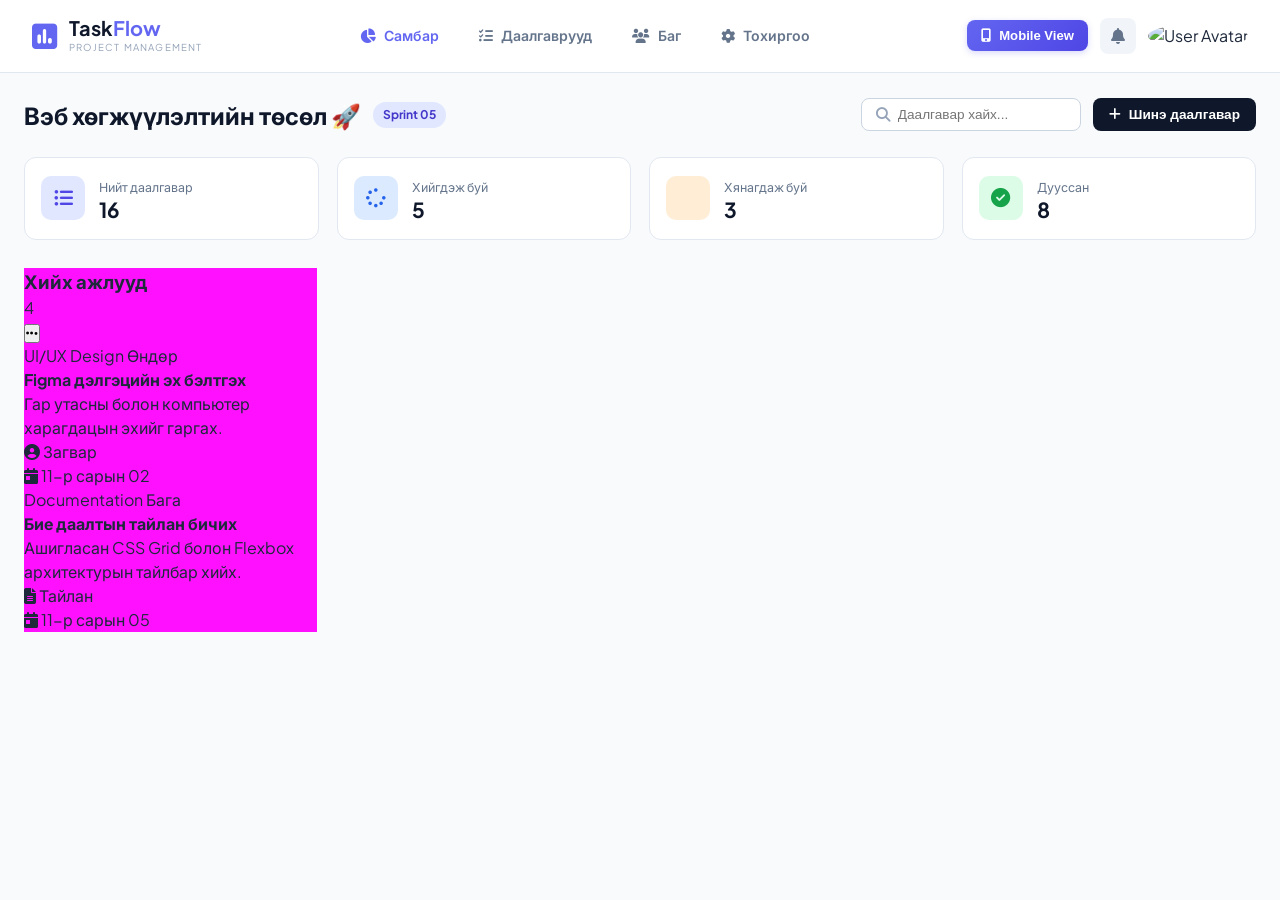
==== index.html @ 1410dbe3 "Add TaskFlow SaaS Kanban Board" ====
<!DOCTYPE html>
<html lang="mn">
<head>
  <meta charset="UTF-8">
  <meta name="viewport" content="width=device-width, initial-scale=1.0">
  <title>TaskFlow | Kanban Task Board</title>

  <!-- Font Awesome Icons -->
  <link rel="stylesheet" href="https://cdnjs.cloudflare.com/ajax/libs/font-awesome/6.4.0/css/all.min.css">

  <!-- Google Fonts -->
  <link rel="preconnect" href="https://fonts.googleapis.com">
  <link rel="preconnect" href="https://fonts.gstatic.com" crossorigin>
  <link href="https://fonts.googleapis.com/css2?family=Inter:wght@300;400;500;600;700&family=Plus+Jakarta+Sans:wght@500;600;700&display=swap" rel="stylesheet">

  <link rel="stylesheet" href="style.css">
</head>
<body>

  <!-- ================= HEADER ================= -->
  <header class="app-header">
    <div class="brand">
      <div class="brand-logo">
        <i class="fa-solid fa-square-poll-vertical"></i>
      </div>
      <div class="brand-info">
        <h2>Task<span>Flow</span></h2>
        <p>PROJECT MANAGEMENT</p>
      </div>
    </div>

    <!-- MAIN NAV (FLEXBOX) -->
    <nav class="main-nav" id="mainNav">
      <a href="#" class="nav-item active"><i class="fa-solid fa-chart-pie"></i> Самбар</a>
      <a href="#" class="nav-item"><i class="fa-solid fa-list-check"></i> Даалгаврууд</a>
      <a href="#" class="nav-item"><i class="fa-solid fa-users"></i> Баг</a>
      <a href="#" class="nav-item"><i class="fa-solid fa-gear"></i> Тохиргоо</a>
    </nav>

    <!-- HEADER ACTIONS (FLEXBOX) -->
    <div class="header-actions">
      <!-- Device View Toggle Button -->
      <button class="view-btn" id="viewToggleBtn">
        <i class="fa-solid fa-mobile-screen-button"></i>
        <span>Mobile View</span>
      </button>

      <button class="icon-btn"><i class="fa-solid fa-bell"></i></button>
      
      <div class="user-avatar">
        <img src="https://ui-avatars.com/api/?name=BY&background=6366f1&color=fff" alt="User Avatar">
      </div>

      <button class="mobile-menu-btn" id="menuToggle">
        <i class="fa-solid fa-bars"></i>
      </button>
    </div>
  </header>

  <!-- ================= DASHBOARD CONTAINER ================= -->
  <div class="dashboard-container">

    <!-- TOP CONTROL BAR (FLEXBOX) -->
    <div class="top-control">
      <div class="project-title">
        <h1>Вэб хөгжүүлэлтийн төсөл 🚀</h1>
        <span class="project-badge">Sprint 05</span>
      </div>
      
      <div class="control-tools">
        <div class="search-box">
          <i class="fa-solid fa-magnifying-glass"></i>
          <input type="text" placeholder="Даалгавар хайх...">
        </div>
        <button class="add-task-btn">
          <i class="fa-solid fa-plus"></i> Шинэ даалгавар
        </button>
      </div>
    </div>

    <!-- STATS OVERVIEW (GRID LAYOUT) -->
    <section class="stats-grid">
      <div class="stat-card">
        <div class="stat-icon purple"><i class="fa-solid fa-list-ul"></i></div>
        <div class="stat-details">
          <span>Нийт даалгавар</span>
          <h3>16</h3>
        </div>
      </div>
      <div class="stat-card">
        <div class="stat-icon blue"><i class="fa-solid fa-spinner"></i></div>
        <div class="stat-details">
          <span>Хийгдэж буй</span>
          <h3>5</h3>
        </div>
      </div>
      <div class="stat-card">
        <div class="stat-icon orange"><i class="fa-solid fa-clock-history"></i></div>
        <div class="stat-details">
          <span>Хянагдаж буй</span>
          <h3>3</h3>
        </div>
      </div>
      <div class="stat-card">
        <div class="stat-icon green"><i class="fa-solid fa-circle-check"></i></div>
        <div class="stat-details">
          <span>Дууссан</span>
          <h3>8</h3>
        </div>
      </div>
    </section>

    <!-- KANBAN BOARD (CSS GRID) -->
    <main class="kanban-board">

      <!-- COLUMN 1: TO DO -->
      <div class="kanban-column">
        <div class="column-header">
          <div class="column-title">
            <span class="dot todo-dot"></span>
            <h3>Хийх ажлууд</h3>
            <span class="count">4</span>
          </div>
          <button class="col-action-btn"><i class="fa-solid fa-ellipsis"></i></button>
        </div>

        <div class="task-list">
          <article class="task-card">
            <div class="task-tags">
              <span class="tag tag-design">UI/UX Design</span>
              <span class="priority priority-high">Өндөр</span>
            </div>
            <h4>Figma дэлгэцийн эх бэлтгэх</h4>
            <p>Гар утасны болон компьютер харагдацын эхийг гаргах.</p>
            <div class="task-footer">
              <div class="task-assignee">
                <i class="fa-solid fa-user-circle"></i> Загвар
              </div>
              <div class="task-deadline danger">
                <i class="fa-solid fa-calendar-day"></i> 11-р сарын 02
              </div>
            </div>
          </article>

          <article class="task-card">
            <div class="task-tags">
              <span class="tag tag-doc">Documentation</span>
              <span class="priority priority-low">Бага</span>
            </div>
            <h4>Бие даалтын тайлан бичих</h4>
            <p>Ашигласан CSS Grid болон Flexbox архитектурын тайлбар хийх.</p>
            <div class="task-footer">
              <div class="task-assignee">
                <i class="fa-solid fa-file-lines"></i> Тайлан
              </div>
              <div class="task-deadline">
                <i class="fa-solid fa-calendar-day"></i> 11-р сарын 05
              </div>
            </div>
          </article>
        </div>
      </div>

      <!-- COLUMN 2: IN PROGRESS -->
      <div class="kanban-column">
---- style.css ----
/* ================= GLOBAL STYLES ================= */
* {
  box-sizing: border-box;
  margin: 0;
  padding: 0;
}

body {
  font-family: 'Plus Jakarta Sans', 'Inter', sans-serif;
  background-color: #f8fafc;
  color: #1e293b;
  line-height: 1.5;
  overflow-x: hidden;
}

/* ================= HEADER (FLEXBOX) ================= */
.app-header {
  display: flex;
  justify-content: space-between;
  align-items: center;
  padding: 0.9rem 2rem;
  background-color: #ffffff;
  border-bottom: 1px solid #e2e8f0;
  position: sticky;
  top: 0;
  z-index: 100;
}

.brand {
  display: flex;
  align-items: center;
  gap: 12px;
}

.brand-logo {
  font-size: 1.8rem;
  color: #6366f1;
}

.brand-info h2 {
  font-size: 1.25rem;
  font-weight: 700;
  color: #0f172a;
  line-height: 1;
}

.brand-info h2 span {
  color: #6366f1;
}

.brand-info p {
  font-size: 0.6rem;
  color: #94a3b8;
  letter-spacing: 1.2px;
  margin-top: 2px;
}

.main-nav {
  display: flex;
  gap: 8px;
}

.nav-item {
  display: flex;
  align-items: center;
  gap: 8px;
  padding: 8px 16px;
  text-decoration: none;
  color: #64748b;
  font-weight: 600;
  font-size: 0.88rem;
  border-radius: 8px;
  transition: all 0.2s ease;
}

.nav-item:hover,
.nav-item.active {
  color: #6366f1;
  background-color: #eeef2f5;
}

.header-actions {
  display: flex;
  align-items: center;
  gap: 12px;
}

.view-btn {
  display: flex;
  align-items: center;
  gap: 8px;
  background: linear-gradient(135deg, #6366f1, #4f46e5);
  color: #ffffff;
  border: none;
  padding: 8px 14px;
  border-radius: 8px;
  font-weight: 600;
  font-size: 0.82rem;
  cursor: pointer;
  transition: all 0.3s ease;
  box-shadow: 0 2px 6px rgba(99, 102, 241, 0.25);
}

.view-btn:hover {
  transform: translateY(-1px);
  box-shadow: 0 4px 10px rgba(99, 102, 241, 0.35);
}

.icon-btn {
  background: #f1f5f9;
  border: none;
  width: 36px;
  height: 36px;
  border-radius: 8px;
  color: #64748b;
  cursor: pointer;
  display: flex;
  align-items: center;
  justify-content: center;
  font-size: 1rem;
}

.user-avatar img {
  width: 36px;
  height: 36px;
  border-radius: 50%;
  object-fit: cover;
}

.mobile-menu-btn {
  display: none;
  background: none;
  border: none;
  font-size: 1.3rem;
  color: #334155;
  cursor: pointer;
}

/* ================= CONTAINER & TOP CONTROL ================= */
.dashboard-container {
  max-width: 1380px;
  margin: 24px auto;
  padding: 0 24px;
}

.top-control {
  display: flex;
  justify-content: space-between;
  align-items: center;
  margin-bottom: 24px;
  flex-wrap: wrap;
  gap: 16px;
}

.project-title {
  display: flex;
  align-items: center;
  gap: 12px;
}

.project-title h1 {
  font-size: 1.5rem;
  color: #0f172a;
}

.project-badge {
  background-color: #e0e7ff;
  color: #4338ca;
  font-size: 0.75rem;
  font-weight: 700;
  padding: 4px 10px;
  border-radius: 20px;
}

.control-tools {
  display: flex;
  align-items: center;
  gap: 12px;
}

.search-box {
  display: flex;
  align-items: center;
  gap: 8px;
  background: #ffffff;
  border: 1px solid #cbd5e1;
  padding: 8px 14px;
  border-radius: 8px;
  width: 220px;
}

.search-box i {
  color: #94a3b8;
  font-size: 0.9rem;
}

.search-box input {
  border: none;
  outline: none;
  width: 100%;
  font-size: 0.85rem;
}

.add-task-btn {
  display: flex;
  align-items: center;
  gap: 8px;
  background-color: #0f172a;
  color: #ffffff;
  border: none;
  padding: 9px 16px;
  border-radius: 8px;
  font-weight: 600;
  font-size: 0.85rem;
  cursor: pointer;
}

/* ================= STATS OVERVIEW (CSS GRID) ================= */
.stats-grid {
  display: grid;
  grid-template-columns: repeat(4, 1fr);
  gap: 18px;
  margin-bottom: 28px;
}

.stat-card {
  background-color: #ffffff;
  padding: 16px;
  border-radius: 12px;
  border: 1px solid #e2e8f0;
  display: flex;
  align-items: center;
  gap: 14px;
}

.stat-icon {
  width: 44px;
  height: 44px;
  border-radius: 10px;
  display: flex;
  align-items: center;
  justify-content: center;
  font-size: 1.2rem;
}

.stat-icon.purple { background: #e0e7ff; color: #4f46e5; }
.stat-icon.blue { background: #dbeafe; color: #2563eb; }
.stat-icon.orange { background: #ffedd5; color: #ea580c; }
.stat-icon.green { background: #dcfce7; color: #16a34a; }

.stat-details span {
  font-size: 0.78rem;
  color: #64748b;
}

.stat-details h3 {
  font-size: 1.3rem;
  color: #0f172a;
  line-height: 1.2;
}

/* ================= KANBAN BOARD (CSS GRID) ================= */
.kanban-board {
  display: grid;
  grid-template-columns: repeat(4, 1fr);
  gap: 20px;
  align-items: start;
}

.kanban-column {
  background-color: #f1f
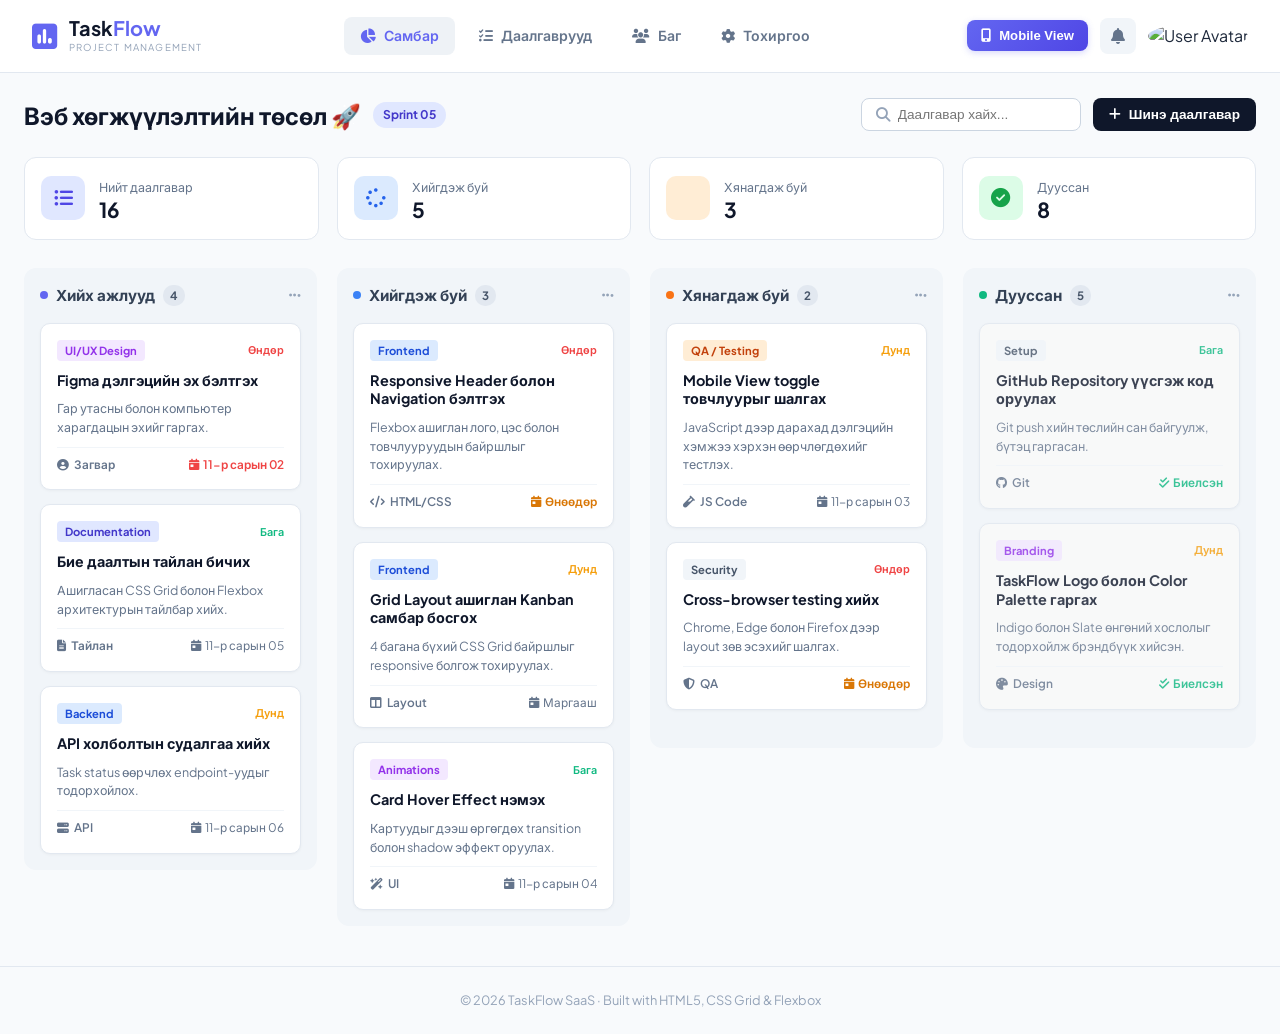
==== commit 74e11e81: "Update TaskFlow with more tasks and fix css bug" ====
--- a/index.html
+++ b/index.html
@@ -1,3 +1,4 @@
+
 <!DOCTYPE html>
 <html lang="mn">
 <head>
@@ -158,8 +159,218 @@
               </div>
             </div>
           </article>
+
+          <article class="task-card">
+            <div class="task-tags">
+              <span class="tag tag-dev">Backend</span>
+              <span class="priority priority-medium">Дунд</span>
+            </div>
+            <h4>API холболтын судалгаа хийх</h4>
+            <p>Task status өөрчлөх endpoint-уудыг тодорхойлох.</p>
+            <div class="task-footer">
+              <div class="task-assignee">
+                <i class="fa-solid fa-server"></i> API
+              </div>
+              <div class="task-deadline">
+                <i class="fa-solid fa-calendar-day"></i> 11-р сарын 06
+              </div>
+            </div>
+          </article>
         </div>
       </div>
 
       <!-- COLUMN 2: IN PROGRESS -->
-      <div class="kanban-column">+      <div class="kanban-column">
+        <div class="column-header">
+          <div class="column-title">
+            <span class="dot progress-dot"></span>
+            <h3>Хийгдэж буй</h3>
+            <span class="count">3</span>
+          </div>
+          <button class="col-action-btn"><i class="fa-solid fa-ellipsis"></i></button>
+        </div>
+
+        <div class="task-list">
+          <article class="task-card">
+            <div class="task-tags">
+              <span class="tag tag-dev">Frontend</span>
+              <span class="priority priority-high">Өндөр</span>
+            </div>
+            <h4>Responsive Header болон Navigation бэлтгэх</h4>
+            <p>Flexbox ашиглан лого, цэс болон товчлууруудын байршлыг тохируулах.</p>
+            <div class="task-footer">
+              <div class="task-assignee">
+                <i class="fa-solid fa-code"></i> HTML/CSS
+              </div>
+              <div class="task-deadline warning">
+                <i class="fa-solid fa-calendar-day"></i> Өнөөдөр
+              </div>
+            </div>
+          </article>
+
+          <article class="task-card">
+            <div class="task-tags">
+              <span class="tag tag-dev">Frontend</span>
+              <span class="priority priority-medium">Дунд</span>
+            </div>
+            <h4>Grid Layout ашиглан Kanban самбар босгох</h4>
+            <p>4 багана бүхий CSS Grid байршлыг responsive болгож тохируулах.</p>
+            <div class="task-footer">
+              <div class="task-assignee">
+                <i class="fa-solid fa-table-columns"></i> Layout
+              </div>
+              <div class="task-deadline">
+                <i class="fa-solid fa-calendar-day"></i> Маргааш
+              </div>
+            </div>
+          </article>
+
+          <article class="task-card">
+            <div class="task-tags">
+              <span class="tag tag-design">Animations</span>
+              <span class="priority priority-low">Бага</span>
+            </div>
+            <h4>Card Hover Effect нэмэх</h4>
+            <p>Картуудыг дээш өргөгдөх transition болон shadow эффект оруулах.</p>
+            <div class="task-footer">
+              <div class="task-assignee">
+                <i class="fa-solid fa-wand-magic-sparkles"></i> UI
+              </div>
+              <div class="task-deadline">
+                <i class="fa-solid fa-calendar-day"></i> 11-р сарын 04
+              </div>
+            </div>
+          </article>
+        </div>
+      </div>
+
+      <!-- COLUMN 3: IN REVIEW -->
+      <div class="kanban-column">
+        <div class="column-header">
+          <div class="column-title">
+            <span class="dot review-dot"></span>
+            <h3>Хянагдаж буй</h3>
+            <span class="count">2</span>
+          </div>
+          <button class="col-action-btn"><i class="fa-solid fa-ellipsis"></i></button>
+        </div>
+
+        <div class="task-list">
+          <article class="task-card">
+            <div class="task-tags">
+              <span class="tag tag-test">QA / Testing</span>
+              <span class="priority priority-medium">Дунд</span>
+            </div>
+            <h4>Mobile View toggle товчлуурыг шалгах</h4>
+            <p>JavaScript дээр дарахад дэлгэцийн хэмжээ хэрхэн өөрчлөгдөхийг тестлэх.</p>
+            <div class="task-footer">
+              <div class="task-assignee">
+                <i class="fa-solid fa-vial"></i> JS Code
+              </div>
+              <div class="task-deadline">
+                <i class="fa-solid fa-calendar-day"></i> 11-р сарын 03
+              </div>
+            </div>
+          </article>
+
+          <article class="task-card">
+            <div class="task-tags">
+              <span class="tag tag-sys">Security</span>
+              <span class="priority priority-high">Өндөр</span>
+            </div>
+            <h4>Cross-browser testing хийх</h4>
+            <p>Chrome, Edge болон Firefox дээр layout зөв эсэхийг шалгах.</p>
+            <div class="task-footer">
+              <div class="task-assignee">
+                <i class="fa-solid fa-shield-halved"></i> QA
+              </div>
+              <div class="task-deadline warning">
+                <i class="fa-solid fa-calendar-day"></i> Өнөөдөр
+              </div>
+            </div>
+          </article>
+        </div>
+      </div>
+
+      <!-- COLUMN 4: DONE -->
+      <div class="kanban-column">
+        <div class="column-header">
+          <div class="column-title">
+            <span class="dot done-dot"></span>
+            <h3>Дууссан</h3>
+            <span class="count">5</span>
+          </div>
+          <button class="col-action-btn"><i class="fa-solid fa-ellipsis"></i></button>
+        </div>
+
+        <div class="task-list">
+          <article class="task-card completed">
+            <div class="task-tags">
+              <span class="tag tag-sys">Setup</span>
+              <span class="priority priority-low">Бага</span>
+            </div>
+            <h4>GitHub Repository үүсгэж код оруулах</h4>
+            <p>Git push хийн төслийн сан байгуулж, бүтэц гаргасан.</p>
+            <div class="task-footer">
+              <div class="task-assignee">
+                <i class="fa-brands fa-github"></i> Git
+              </div>
+              <div class="task-deadline green-text">
+                <i class="fa-solid fa-check-double"></i> Биелсэн
+              </div>
+            </div>
+          </article>
+
+          <article class="task-card completed">
+            <div class="task-tags">
+              <span class="tag tag-design">Branding</span>
+              <span class="priority priority-medium">Дунд</span>
+            </div>
+            <h4>TaskFlow Logo болон Color Palette гаргах</h4>
+            <p>Indigo болон Slate өнгөний хослолыг тодорхойлж брэндбүүк хийсэн.</p>
+            <div class="task-footer">
+              <div class="task-assignee">
+                <i class="fa-solid fa-palette"></i> Design
+              </div>
+              <div class="task-deadline green-text">
+                <i class="fa-solid fa-check-double"></i> Биелсэн
+              </div>
+            </div>
+          </article>
+        </div>
+      </div>
+
+    </main>
+  </div>
+
+  <!-- FOOTER -->
+  <footer class="app-footer">
+    <p>© 2026 TaskFlow SaaS · Built with HTML5, CSS Grid & Flexbox</p>
+  </footer>
+
+  <!-- JAVASCRIPT FOR INTERACTIVITY -->
+  <script>
+    const menuToggle = document.getElementById('menuToggle');
+    const mainNav = document.getElementById('mainNav');
+    const viewToggleBtn = document.getElementById('viewToggleBtn');
+
+    // Navigation toggle for Mobile
+    menuToggle.addEventListener('click', () => {
+      mainNav.classList.toggle('active');
+    });
+
+    // Device View Toggle (Forced Mobile View)
+    viewToggleBtn.addEventListener('click', () => {
+      document.body.classList.toggle('force-mobile-view');
+      
+      if (document.body.classList.contains('force-mobile-view')) {
+        viewToggleBtn.innerHTML = '<i class="fa-solid fa-desktop"></i><span>Desktop View</span>';
+        viewToggleBtn.style.background = 'linear-gradient(135deg, #10b981, #059669)';
+      } else {
+        viewToggleBtn.innerHTML = '<i class="fa-solid fa-mobile-screen-button"></i><span>Mobile View</span>';
+        viewToggleBtn.style.background = 'linear-gradient(135deg, #6366f1, #4f46e5)';
+      }
+    });
+  </script>
+</body>
+</html>
--- a/style.css
+++ b/style.css
@@ -1,3 +1,4 @@
+
 /* ================= GLOBAL STYLES ================= */
 * {
   box-sizing: border-box;
@@ -76,7 +77,7 @@
 .nav-item:hover,
 .nav-item.active {
   color: #6366f1;
-  background-color: #eeef2f5;
+  background-color: #eef2f6;
 }
 
 .header-actions {
@@ -268,4 +269,230 @@
 }
 
 .kanban-column {
-  background-color: #f1f+  background-color: #f1f5f9;
+  border-radius: 12px;
+  padding: 16px;
+  min-height: 480px;
+}
+
+.column-header {
+  display: flex;
+  justify-content: space-between;
+  align-items: center;
+  margin-bottom: 16px;
+}
+
+.column-title {
+  display: flex;
+  align-items: center;
+  gap: 8px;
+}
+
+.column-title h3 {
+  font-size: 0.95rem;
+  color: #334155;
+  font-weight: 700;
+}
+
+.dot {
+  width: 8px;
+  height: 8px;
+  border-radius: 50%;
+}
+.todo-dot { background-color: #6366f1; }
+.progress-dot { background-color: #3b82f6; }
+.review-dot { background-color: #f97316; }
+.done-dot { background-color: #10b981; }
+
+.count {
+  background: #e2e8f0;
+  color: #475569;
+  font-size: 0.72rem;
+  font-weight: 700;
+  padding: 2px 7px;
+  border-radius: 10px;
+}
+
+.col-action-btn {
+  background: none;
+  border: none;
+  color: #94a3b8;
+  cursor: pointer;
+}
+
+.task-list {
+  display: flex;
+  flex-direction: column;
+  gap: 14px;
+}
+
+/* TASK CARD (FLEXBOX INSIDE) */
+.task-card {
+  background-color: #ffffff;
+  padding: 16px;
+  border-radius: 10px;
+  box-shadow: 0 1px 3px rgba(0, 0, 0, 0.04);
+  border: 1px solid #e2e8f0;
+  display: flex;
+  flex-direction: column;
+  gap: 10px;
+  transition: transform 0.2s ease, box-shadow 0.2s ease;
+}
+
+.task-card:hover {
+  transform: translateY(-2px);
+  box-shadow: 0 4px 12px rgba(0, 0, 0, 0.06);
+}
+
+.task-card.completed {
+  opacity: 0.8;
+  background-color: #fafafa;
+}
+
+.task-tags {
+  display: flex;
+  justify-content: space-between;
+  align-items: center;
+}
+
+.tag {
+  font-size: 0.7rem;
+  font-weight: 700;
+  padding: 2px 8px;
+  border-radius: 4px;
+}
+
+.tag-design { background: #f3e8ff; color: #9333ea; }
+.tag-dev { background: #dbeafe; color: #1d4ed8; }
+.tag-doc { background: #e0e7ff; color: #4338ca; }
+.tag-test { background: #ffedd5; color: #c2410c; }
+.tag-sys { background: #f1f5f9; color: #475569; }
+
+.priority {
+  font-size: 0.68rem;
+  font-weight: 600;
+}
+.priority-high { color: #ef4444; }
+.priority-medium { color: #f59e0b; }
+.priority-low { color: #10b981; }
+
+.task-card h4 {
+  font-size: 0.9rem;
+  color: #0f172a;
+  line-height: 1.3;
+}
+
+.task-card p {
+  font-size: 0.78rem;
+  color: #64748b;
+}
+
+.task-footer {
+  display: flex;
+  justify-content: space-between;
+  align-items: center;
+  padding-top: 8px;
+  border-top: 1px solid #f1f5f9;
+  font-size: 0.74rem;
+  color: #64748b;
+}
+
+.task-assignee {
+  display: flex;
+  align-items: center;
+  gap: 5px;
+  font-weight: 600;
+}
+
+.task-deadline {
+  display: flex;
+  align-items: center;
+  gap: 4px;
+}
+.task-deadline.danger { color: #ef4444; font-weight: 600; }
+.task-deadline.warning { color: #d97706; font-weight: 600; }
+.green-text { color: #10b981; font-weight: 600; }
+
+/* ================= FOOTER ================= */
+.app-footer {
+  text-align: center;
+  padding: 24px;
+  color: #94a3b8;
+  font-size: 0.8rem;
+  border-top: 1px solid #e2e8f0;
+  margin-top: 40px;
+}
+
+/* ================= FORCED MOBILE VIEW (TOGGLE BUTTON) ================= */
+body.force-mobile-view .dashboard-container {
+  max-width: 440px !important;
+  margin: 10px auto !important;
+  padding: 0 12px !important;
+}
+
+body.force-mobile-view .stats-grid {
+  grid-template-columns: repeat(2, 1fr) !important;
+  gap: 10px !important;
+}
+
+body.force-mobile-view .kanban-board {
+  grid-template-columns: 1fr !important;
+  gap: 16px !important;
+}
+
+body.force-mobile-view .top-control {
+  flex-direction: column !important;
+  align-items: flex-start !important;
+}
+
+body.force-mobile-view .control-tools {
+  width: 100% !important;
+  justify-content: space-between !important;
+}
+
+/* ================= MEDIA QUERIES (RESPONSIVE) ================= */
+@media (max-width: 1024px) {
+  .kanban-board {
+    grid-template-columns: repeat(2, 1fr);
+  }
+  
+  .stats-grid {
+    grid-template-columns: repeat(2, 1fr);
+  }
+}
+
+@media (max-width: 768px) {
+  .mobile-menu-btn {
+    display: block;
+  }
+
+  .main-nav {
+    position: absolute;
+    top: 100%;
+    left: 0;
+    width: 100%;
+    background-color: #ffffff;
+    flex-direction: column;
+    padding: 16px;
+    box-shadow: 0 4px 10px rgba(0, 0, 0, 0.08);
+    display: none;
+  }
+
+  .main-nav.active {
+    display: flex;
+  }
+
+  .kanban-board {
+    grid-template-columns: 1fr;
+  }
+
+  .stats-grid {
+    grid-template-columns: repeat(2, 1fr);
+  }
+}
+
+@media (max-width: 480px) {
+  .stats-grid {
+    grid-template-columns: 1fr;
+  }
+}
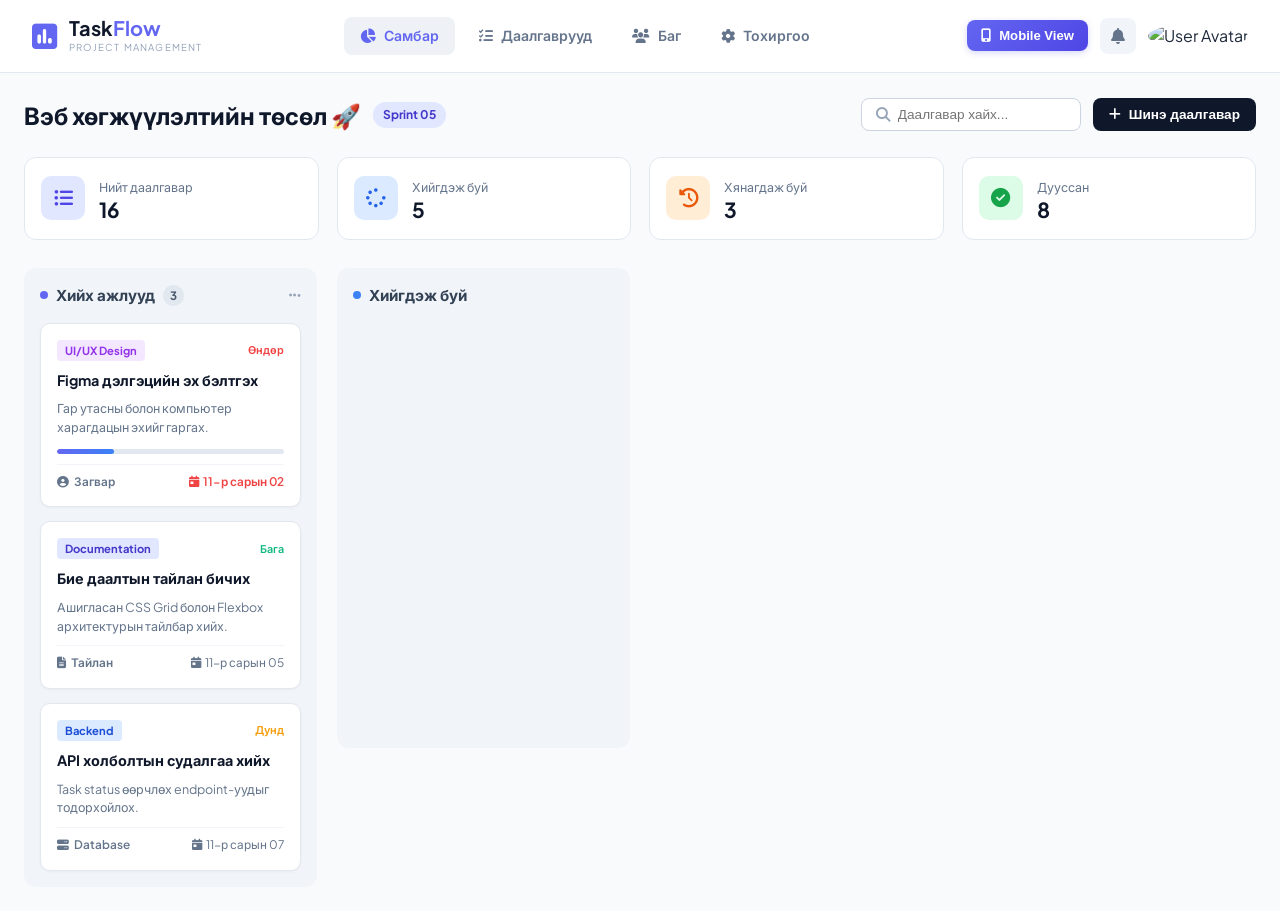
==== commit cb64a3dc: "Fix pink background bug and enrich tasks with progress bar" ====
--- a/index.html
+++ b/index.html
@@ -30,7 +30,7 @@
       </div>
     </div>
 
-    <!-- MAIN NAV (FLEXBOX) -->
+    <!-- MAIN NAV -->
     <nav class="main-nav" id="mainNav">
       <a href="#" class="nav-item active"><i class="fa-solid fa-chart-pie"></i> Самбар</a>
       <a href="#" class="nav-item"><i class="fa-solid fa-list-check"></i> Даалгаврууд</a>
@@ -38,9 +38,8 @@
       <a href="#" class="nav-item"><i class="fa-solid fa-gear"></i> Тохиргоо</a>
     </nav>
 
-    <!-- HEADER ACTIONS (FLEXBOX) -->
+    <!-- HEADER ACTIONS -->
     <div class="header-actions">
-      <!-- Device View Toggle Button -->
       <button class="view-btn" id="viewToggleBtn">
         <i class="fa-solid fa-mobile-screen-button"></i>
         <span>Mobile View</span>
@@ -61,7 +60,7 @@
   <!-- ================= DASHBOARD CONTAINER ================= -->
   <div class="dashboard-container">
 
-    <!-- TOP CONTROL BAR (FLEXBOX) -->
+    <!-- TOP CONTROL BAR -->
     <div class="top-control">
       <div class="project-title">
         <h1>Вэб хөгжүүлэлтийн төсөл 🚀</h1>
@@ -79,7 +78,7 @@
       </div>
     </div>
 
-    <!-- STATS OVERVIEW (GRID LAYOUT) -->
+    <!-- STATS OVERVIEW (CSS GRID) -->
     <section class="stats-grid">
       <div class="stat-card">
         <div class="stat-icon purple"><i class="fa-solid fa-list-ul"></i></div>
@@ -96,7 +95,7 @@
         </div>
       </div>
       <div class="stat-card">
-        <div class="stat-icon orange"><i class="fa-solid fa-clock-history"></i></div>
+        <div class="stat-icon orange"><i class="fa-solid fa-clock-rotate-left"></i></div>
         <div class="stat-details">
           <span>Хянагдаж буй</span>
           <h3>3</h3>
@@ -120,7 +119,7 @@
           <div class="column-title">
             <span class="dot todo-dot"></span>
             <h3>Хийх ажлууд</h3>
-            <span class="count">4</span>
+            <span class="count">3</span>
           </div>
           <button class="col-action-btn"><i class="fa-solid fa-ellipsis"></i></button>
         </div>
@@ -133,6 +132,9 @@
             </div>
             <h4>Figma дэлгэцийн эх бэлтгэх</h4>
             <p>Гар утасны болон компьютер харагдацын эхийг гаргах.</p>
+            <div class="progress-bar-container">
+              <div class="progress-bar" style="width: 25%;"></div>
+            </div>
             <div class="task-footer">
               <div class="task-assignee">
                 <i class="fa-solid fa-user-circle"></i> Загвар
@@ -169,10 +171,10 @@
             <p>Task status өөрчлөх endpoint-уудыг тодорхойлох.</p>
             <div class="task-footer">
               <div class="task-assignee">
-                <i class="fa-solid fa-server"></i> API
+                <i class="fa-solid fa-server"></i> Database
               </div>
               <div class="task-deadline">
-                <i class="fa-solid fa-calendar-day"></i> 11-р сарын 06
+                <i class="fa-solid fa-calendar-day"></i> 11-р сарын 07
               </div>
             </div>
           </article>
@@ -184,193 +186,4 @@
         <div class="column-header">
           <div class="column-title">
             <span class="dot progress-dot"></span>
-            <h3>Хийгдэж буй</h3>
-            <span class="count">3</span>
-          </div>
-          <button class="col-action-btn"><i class="fa-solid fa-ellipsis"></i></button>
-        </div>
-
-        <div class="task-list">
-          <article class="task-card">
-            <div class="task-tags">
-              <span class="tag tag-dev">Frontend</span>
-              <span class="priority priority-high">Өндөр</span>
-            </div>
-            <h4>Responsive Header болон Navigation бэлтгэх</h4>
-            <p>Flexbox ашиглан лого, цэс болон товчлууруудын байршлыг тохируулах.</p>
-            <div class="task-footer">
-              <div class="task-assignee">
-                <i class="fa-solid fa-code"></i> HTML/CSS
-              </div>
-              <div class="task-deadline warning">
-                <i class="fa-solid fa-calendar-day"></i> Өнөөдөр
-              </div>
-            </div>
-          </article>
-
-          <article class="task-card">
-            <div class="task-tags">
-              <span class="tag tag-dev">Frontend</span>
-              <span class="priority priority-medium">Дунд</span>
-            </div>
-            <h4>Grid Layout ашиглан Kanban самбар босгох</h4>
-            <p>4 багана бүхий CSS Grid байршлыг responsive болгож тохируулах.</p>
-            <div class="task-footer">
-              <div class="task-assignee">
-                <i class="fa-solid fa-table-columns"></i> Layout
-              </div>
-              <div class="task-deadline">
-                <i class="fa-solid fa-calendar-day"></i> Маргааш
-              </div>
-            </div>
-          </article>
-
-          <article class="task-card">
-            <div class="task-tags">
-              <span class="tag tag-design">Animations</span>
-              <span class="priority priority-low">Бага</span>
-            </div>
-            <h4>Card Hover Effect нэмэх</h4>
-            <p>Картуудыг дээш өргөгдөх transition болон shadow эффект оруулах.</p>
-            <div class="task-footer">
-              <div class="task-assignee">
-                <i class="fa-solid fa-wand-magic-sparkles"></i> UI
-              </div>
-              <div class="task-deadline">
-                <i class="fa-solid fa-calendar-day"></i> 11-р сарын 04
-              </div>
-            </div>
-          </article>
-        </div>
-      </div>
-
-      <!-- COLUMN 3: IN REVIEW -->
-      <div class="kanban-column">
-        <div class="column-header">
-          <div class="column-title">
-            <span class="dot review-dot"></span>
-            <h3>Хянагдаж буй</h3>
-            <span class="count">2</span>
-          </div>
-          <button class="col-action-btn"><i class="fa-solid fa-ellipsis"></i></button>
-        </div>
-
-        <div class="task-list">
-          <article class="task-card">
-            <div class="task-tags">
-              <span class="tag tag-test">QA / Testing</span>
-              <span class="priority priority-medium">Дунд</span>
-            </div>
-            <h4>Mobile View toggle товчлуурыг шалгах</h4>
-            <p>JavaScript дээр дарахад дэлгэцийн хэмжээ хэрхэн өөрчлөгдөхийг тестлэх.</p>
-            <div class="task-footer">
-              <div class="task-assignee">
-                <i class="fa-solid fa-vial"></i> JS Code
-              </div>
-              <div class="task-deadline">
-                <i class="fa-solid fa-calendar-day"></i> 11-р сарын 03
-              </div>
-            </div>
-          </article>
-
-          <article class="task-card">
-            <div class="task-tags">
-              <span class="tag tag-sys">Security</span>
-              <span class="priority priority-high">Өндөр</span>
-            </div>
-            <h4>Cross-browser testing хийх</h4>
-            <p>Chrome, Edge болон Firefox дээр layout зөв эсэхийг шалгах.</p>
-            <div class="task-footer">
-              <div class="task-assignee">
-                <i class="fa-solid fa-shield-halved"></i> QA
-              </div>
-              <div class="task-deadline warning">
-                <i class="fa-solid fa-calendar-day"></i> Өнөөдөр
-              </div>
-            </div>
-          </article>
-        </div>
-      </div>
-
-      <!-- COLUMN 4: DONE -->
-      <div class="kanban-column">
-        <div class="column-header">
-          <div class="column-title">
-            <span class="dot done-dot"></span>
-            <h3>Дууссан</h3>
-            <span class="count">5</span>
-          </div>
-          <button class="col-action-btn"><i class="fa-solid fa-ellipsis"></i></button>
-        </div>
-
-        <div class="task-list">
-          <article class="task-card completed">
-            <div class="task-tags">
-              <span class="tag tag-sys">Setup</span>
-              <span class="priority priority-low">Бага</span>
-            </div>
-            <h4>GitHub Repository үүсгэж код оруулах</h4>
-            <p>Git push хийн төслийн сан байгуулж, бүтэц гаргасан.</p>
-            <div class="task-footer">
-              <div class="task-assignee">
-                <i class="fa-brands fa-github"></i> Git
-              </div>
-              <div class="task-deadline green-text">
-                <i class="fa-solid fa-check-double"></i> Биелсэн
-              </div>
-            </div>
-          </article>
-
-          <article class="task-card completed">
-            <div class="task-tags">
-              <span class="tag tag-design">Branding</span>
-              <span class="priority priority-medium">Дунд</span>
-            </div>
-            <h4>TaskFlow Logo болон Color Palette гаргах</h4>
-            <p>Indigo болон Slate өнгөний хослолыг тодорхойлж брэндбүүк хийсэн.</p>
-            <div class="task-footer">
-              <div class="task-assignee">
-                <i class="fa-solid fa-palette"></i> Design
-              </div>
-              <div class="task-deadline green-text">
-                <i class="fa-solid fa-check-double"></i> Биелсэн
-              </div>
-            </div>
-          </article>
-        </div>
-      </div>
-
-    </main>
-  </div>
-
-  <!-- FOOTER -->
-  <footer class="app-footer">
-    <p>© 2026 TaskFlow SaaS · Built with HTML5, CSS Grid & Flexbox</p>
-  </footer>
-
-  <!-- JAVASCRIPT FOR INTERACTIVITY -->
-  <script>
-    const menuToggle = document.getElementById('menuToggle');
-    const mainNav = document.getElementById('mainNav');
-    const viewToggleBtn = document.getElementById('viewToggleBtn');
-
-    // Navigation toggle for Mobile
-    menuToggle.addEventListener('click', () => {
-      mainNav.classList.toggle('active');
-    });
-
-    // Device View Toggle (Forced Mobile View)
-    viewToggleBtn.addEventListener('click', () => {
-      document.body.classList.toggle('force-mobile-view');
-      
-      if (document.body.classList.contains('force-mobile-view')) {
-        viewToggleBtn.innerHTML = '<i class="fa-solid fa-desktop"></i><span>Desktop View</span>';
-        viewToggleBtn.style.background = 'linear-gradient(135deg, #10b981, #059669)';
-      } else {
-        viewToggleBtn.innerHTML = '<i class="fa-solid fa-mobile-screen-button"></i><span>Mobile View</span>';
-        viewToggleBtn.style.background = 'linear-gradient(135deg, #6366f1, #4f46e5)';
-      }
-    });
-  </script>
-</body>
-</html>+            <h3>Хийгдэж буй</h3>
--- a/style.css
+++ b/style.css
@@ -387,6 +387,22 @@
   color: #64748b;
 }
 
+/* PROGRESS BAR */
+.progress-bar-container {
+  width: 100%;
+  height: 5px;
+  background-color: #e2e8f0;
+  border-radius: 4px;
+  overflow: hidden;
+  margin-top: 2px;
+}
+
+.progress-bar {
+  height: 100%;
+  background: linear-gradient(90deg, #6366f1, #3b82f6);
+  border-radius: 4px;
+}
+
 .task-footer {
   display: flex;
   justify-content: space-between;
@@ -423,7 +439,7 @@
   margin-top: 40px;
 }
 
-/* ================= FORCED MOBILE VIEW (TOGGLE BUTTON) ================= */
+/* ================= FORCED MOBILE VIEW ================= */
 body.force-mobile-view .dashboard-container {
   max-width: 440px !important;
   margin: 10px auto !important;
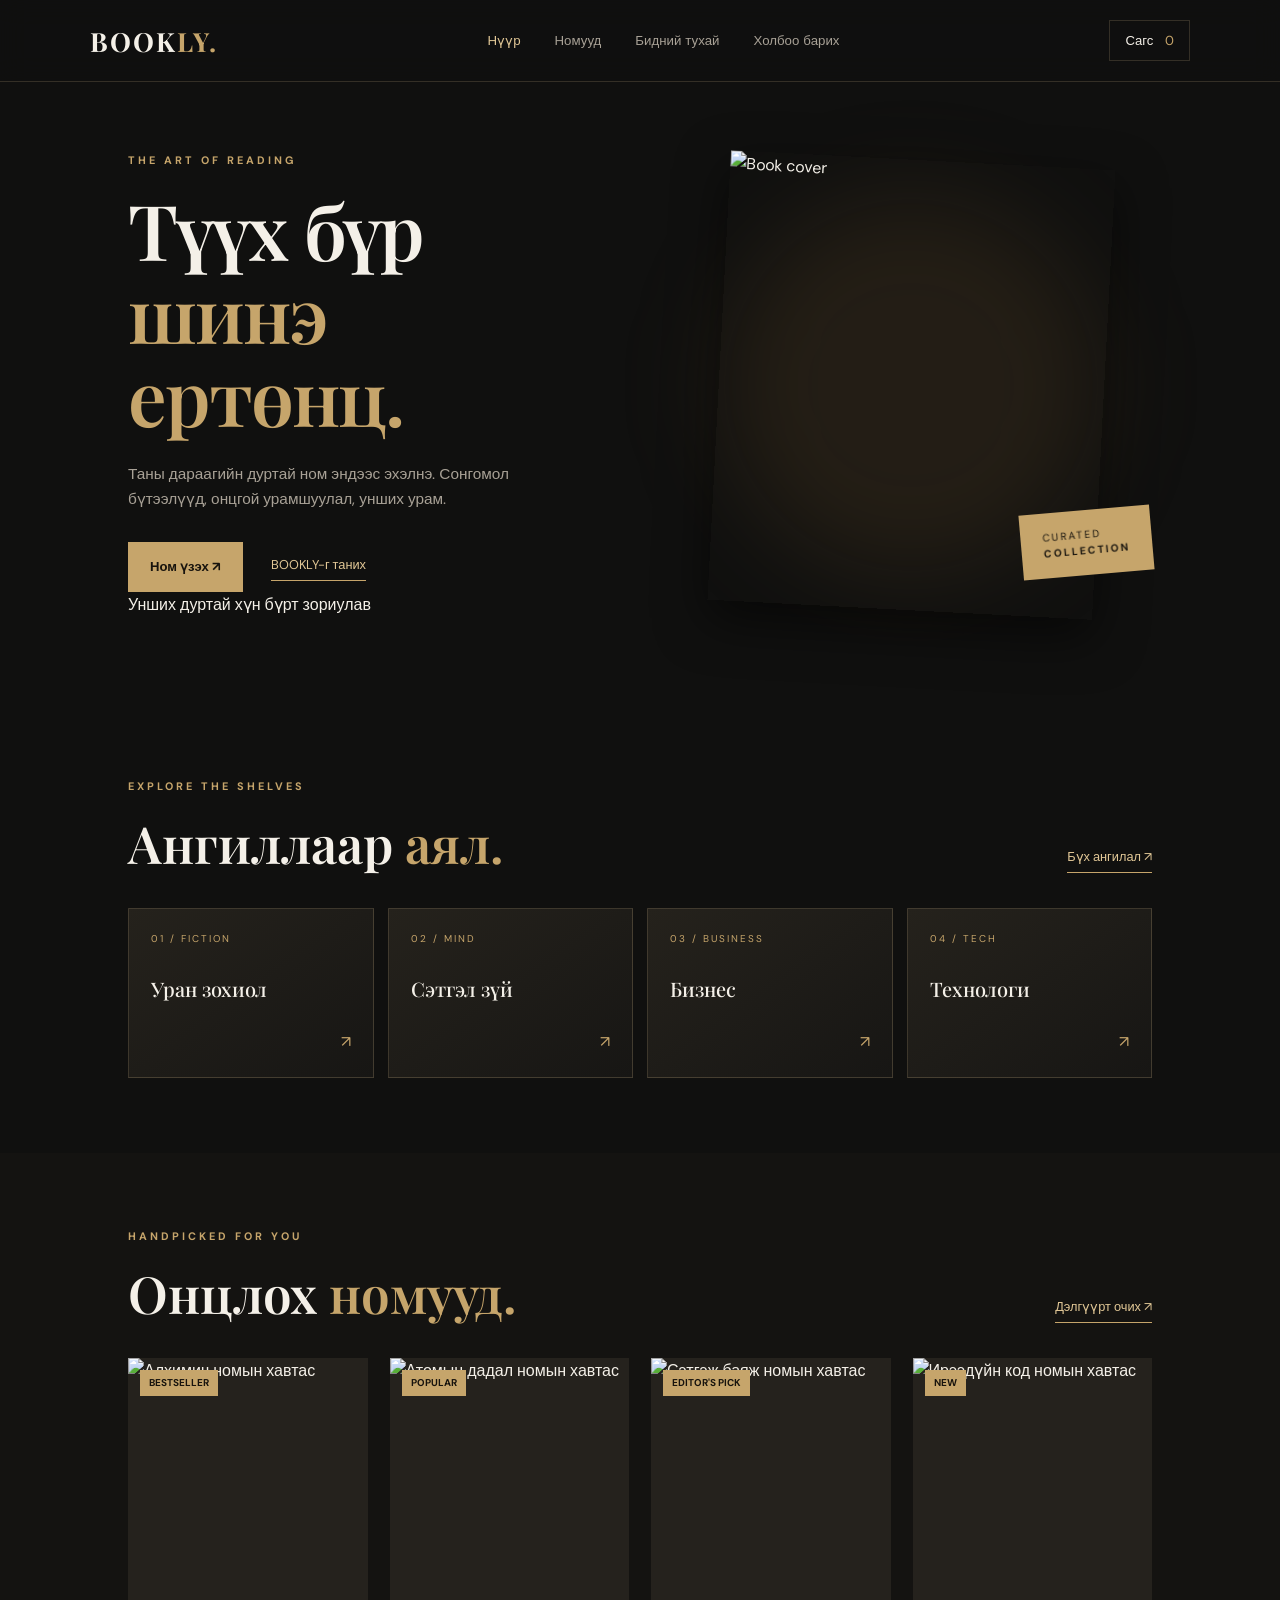
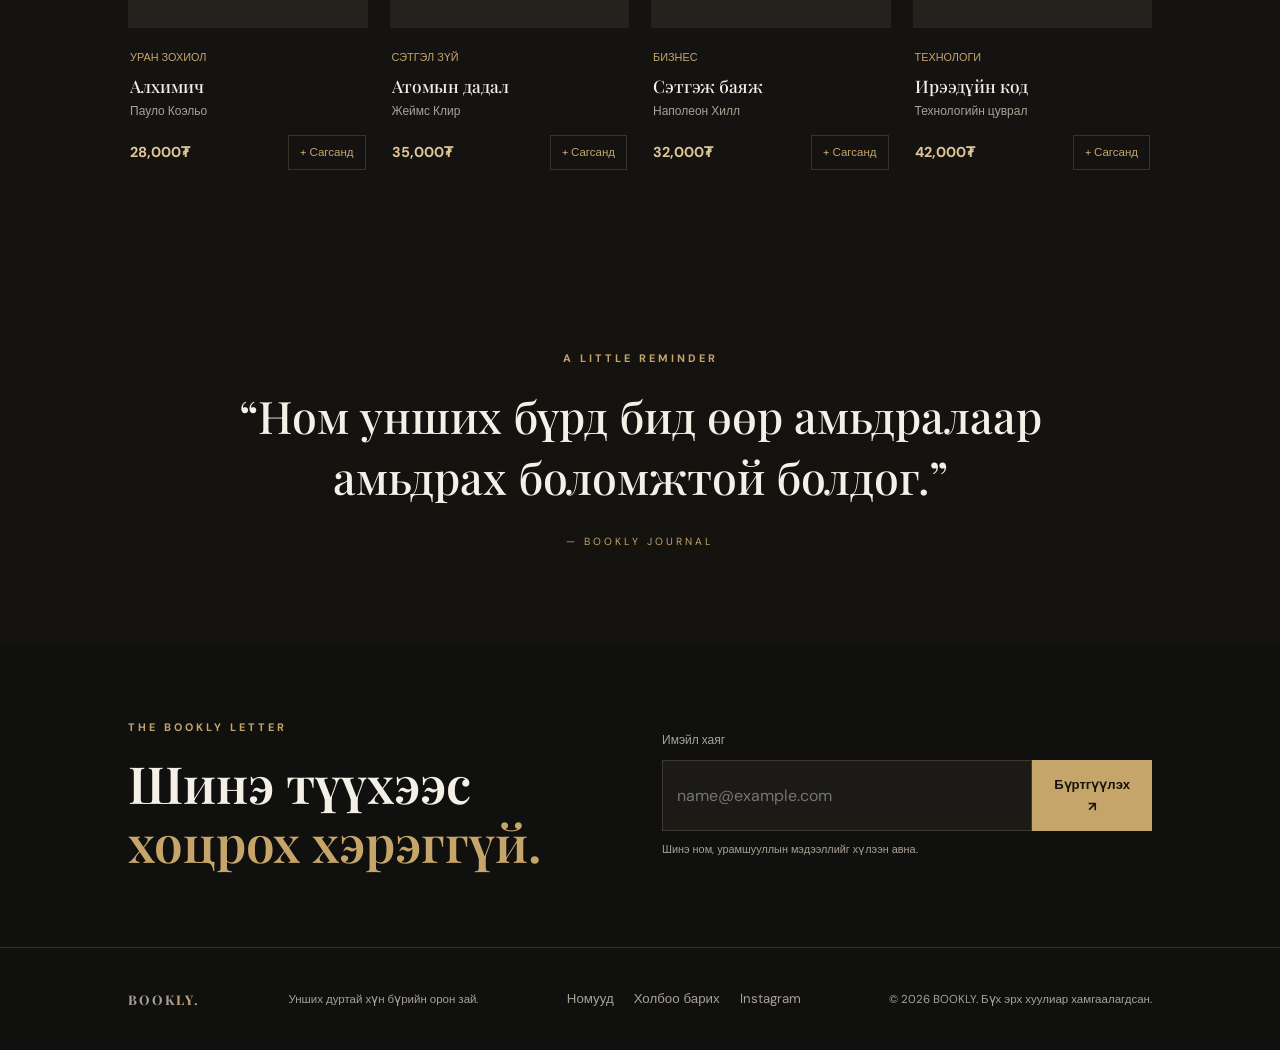
==== commit 47ab4eca: "Update TaskFlow kanban board with new tasks and UI improvements" ====
--- a/index.html
+++ b/index.html
@@ -1,189 +1,215 @@
+
 
 <!DOCTYPE html>
 <html lang="mn">
 <head>
-  <meta charset="UTF-8">
-  <meta name="viewport" content="width=device-width, initial-scale=1.0">
-  <title>TaskFlow | Kanban Task Board</title>
-
-  <!-- Font Awesome Icons -->
-  <link rel="stylesheet" href="https://cdnjs.cloudflare.com/ajax/libs/font-awesome/6.4.0/css/all.min.css">
-
-  <!-- Google Fonts -->
-  <link rel="preconnect" href="https://fonts.googleapis.com">
-  <link rel="preconnect" href="https://fonts.gstatic.com" crossorigin>
-  <link href="https://fonts.googleapis.com/css2?family=Inter:wght@300;400;500;600;700&family=Plus+Jakarta+Sans:wght@500;600;700&display=swap" rel="stylesheet">
-
-  <link rel="stylesheet" href="style.css">
+    <meta charset="UTF-8">
+    <meta name="viewport" content="width=device-width, initial-scale=1.0">
+    <title>BOOKLY | Online Bookstore</title>
+
+    <link rel="preconnect" href="https://fonts.googleapis.com">
+    <link href="https://fonts.googleapis.com/css2?family=DM+Sans:wght@400;500;600;700&family=Playfair+Display:wght@500;600;700&display=swap" rel="stylesheet">
+
+    <link rel="stylesheet" href="css/style.css">
 </head>
 <body>
 
-  <!-- ================= HEADER ================= -->
-  <header class="app-header">
-    <div class="brand">
-      <div class="brand-logo">
-        <i class="fa-solid fa-square-poll-vertical"></i>
-      </div>
-      <div class="brand-info">
-        <h2>Task<span>Flow</span></h2>
-        <p>PROJECT MANAGEMENT</p>
-      </div>
-    </div>
-
-    <!-- MAIN NAV -->
-    <nav class="main-nav" id="mainNav">
-      <a href="#" class="nav-item active"><i class="fa-solid fa-chart-pie"></i> Самбар</a>
-      <a href="#" class="nav-item"><i class="fa-solid fa-list-check"></i> Даалгаврууд</a>
-      <a href="#" class="nav-item"><i class="fa-solid fa-users"></i> Баг</a>
-      <a href="#" class="nav-item"><i class="fa-solid fa-gear"></i> Тохиргоо</a>
+<header class="site-header">
+    <a class="logo" href="index.html">BOOK<span>LY.</span></a>
+
+    <button class="menu-toggle">☰</button>
+
+    <nav class="main-nav">
+        <a class="active" href="index.html">Нүүр</a>
+        <a href="books.html">Номууд</a>
+        <a href="about.html">Бидний тухай</a>
+        <a href="contact.html">Холбоо барих</a>
     </nav>
 
-    <!-- HEADER ACTIONS -->
-    <div class="header-actions">
-      <button class="view-btn" id="viewToggleBtn">
-        <i class="fa-solid fa-mobile-screen-button"></i>
-        <span>Mobile View</span>
-      </button>
-
-      <button class="icon-btn"><i class="fa-solid fa-bell"></i></button>
-      
-      <div class="user-avatar">
-        <img src="https://ui-avatars.com/api/?name=BY&background=6366f1&color=fff" alt="User Avatar">
-      </div>
-
-      <button class="mobile-menu-btn" id="menuToggle">
-        <i class="fa-solid fa-bars"></i>
-      </button>
-    </div>
-  </header>
-
-  <!-- ================= DASHBOARD CONTAINER ================= -->
-  <div class="dashboard-container">
-
-    <!-- TOP CONTROL BAR -->
-    <div class="top-control">
-      <div class="project-title">
-        <h1>Вэб хөгжүүлэлтийн төсөл 🚀</h1>
-        <span class="project-badge">Sprint 05</span>
-      </div>
-      
-      <div class="control-tools">
-        <div class="search-box">
-          <i class="fa-solid fa-magnifying-glass"></i>
-          <input type="text" placeholder="Даалгавар хайх...">
-        </div>
-        <button class="add-task-btn">
-          <i class="fa-solid fa-plus"></i> Шинэ даалгавар
-        </button>
-      </div>
-    </div>
-
-    <!-- STATS OVERVIEW (CSS GRID) -->
-    <section class="stats-grid">
-      <div class="stat-card">
-        <div class="stat-icon purple"><i class="fa-solid fa-list-ul"></i></div>
-        <div class="stat-details">
-          <span>Нийт даалгавар</span>
-          <h3>16</h3>
-        </div>
-      </div>
-      <div class="stat-card">
-        <div class="stat-icon blue"><i class="fa-solid fa-spinner"></i></div>
-        <div class="stat-details">
-          <span>Хийгдэж буй</span>
-          <h3>5</h3>
-        </div>
-      </div>
-      <div class="stat-card">
-        <div class="stat-icon orange"><i class="fa-solid fa-clock-rotate-left"></i></div>
-        <div class="stat-details">
-          <span>Хянагдаж буй</span>
-          <h3>3</h3>
-        </div>
-      </div>
-      <div class="stat-card">
-        <div class="stat-icon green"><i class="fa-solid fa-circle-check"></i></div>
-        <div class="stat-details">
-          <span>Дууссан</span>
-          <h3>8</h3>
-        </div>
-      </div>
-    </section>
-
-    <!-- KANBAN BOARD (CSS GRID) -->
-    <main class="kanban-board">
-
-      <!-- COLUMN 1: TO DO -->
-      <div class="kanban-column">
-        <div class="column-header">
-          <div class="column-title">
-            <span class="dot todo-dot"></span>
-            <h3>Хийх ажлууд</h3>
-            <span class="count">3</span>
-          </div>
-          <button class="col-action-btn"><i class="fa-solid fa-ellipsis"></i></button>
-        </div>
-
-        <div class="task-list">
-          <article class="task-card">
-            <div class="task-tags">
-              <span class="tag tag-design">UI/UX Design</span>
-              <span class="priority priority-high">Өндөр</span>
-            </div>
-            <h4>Figma дэлгэцийн эх бэлтгэх</h4>
-            <p>Гар утасны болон компьютер харагдацын эхийг гаргах.</p>
-            <div class="progress-bar-container">
-              <div class="progress-bar" style="width: 25%;"></div>
-            </div>
-            <div class="task-footer">
-              <div class="task-assignee">
-                <i class="fa-solid fa-user-circle"></i> Загвар
-              </div>
-              <div class="task-deadline danger">
-                <i class="fa-solid fa-calendar-day"></i> 11-р сарын 02
-              </div>
-            </div>
-          </article>
-
-          <article class="task-card">
-            <div class="task-tags">
-              <span class="tag tag-doc">Documentation</span>
-              <span class="priority priority-low">Бага</span>
-            </div>
-            <h4>Бие даалтын тайлан бичих</h4>
-            <p>Ашигласан CSS Grid болон Flexbox архитектурын тайлбар хийх.</p>
-            <div class="task-footer">
-              <div class="task-assignee">
-                <i class="fa-solid fa-file-lines"></i> Тайлан
-              </div>
-              <div class="task-deadline">
-                <i class="fa-solid fa-calendar-day"></i> 11-р сарын 05
-              </div>
-            </div>
-          </article>
-
-          <article class="task-card">
-            <div class="task-tags">
-              <span class="tag tag-dev">Backend</span>
-              <span class="priority priority-medium">Дунд</span>
-            </div>
-            <h4>API холболтын судалгаа хийх</h4>
-            <p>Task status өөрчлөх endpoint-уудыг тодорхойлох.</p>
-            <div class="task-footer">
-              <div class="task-assignee">
-                <i class="fa-solid fa-server"></i> Database
-              </div>
-              <div class="task-deadline">
-                <i class="fa-solid fa-calendar-day"></i> 11-р сарын 07
-              </div>
-            </div>
-          </article>
-        </div>
-      </div>
-
-      <!-- COLUMN 2: IN PROGRESS -->
-      <div class="kanban-column">
-        <div class="column-header">
-          <div class="column-title">
-            <span class="dot progress-dot"></span>
-            <h3>Хийгдэж буй</h3>+    <a class="cart-link" href="books.html#cart">
+        Сагс <span id="cart-count">0</span>
+    </a>
+</header>
+
+<main>
+
+<section class="hero">
+
+    <div class="hero-copy">
+        <p class="eyebrow">THE ART OF READING</p>
+
+        <h1>
+            Түүх бүр<br>
+            <em>шинэ ертөнц.</em>
+        </h1>
+
+        <p class="hero-text">
+            Таны дараагийн дуртай ном эндээс эхэлнэ.
+            Сонгомол бүтээлүүд, онцгой урамшуулал,
+            унших урам.
+        </p>
+
+        <div class="hero-actions">
+            <a class="btn btn-gold" href="books.html">
+                Ном үзэх ↗
+            </a>
+
+            <a class="text-link" href="about.html">
+                BOOKLY-г таних
+            </a>
+        </div>
+
+        <div class="hero-note">
+            <span class="gold-line"></span>
+            <span>Унших дуртай хүн бүрт зориулав</span>
+        </div>
+    </div>
+
+    <div class="hero-art">
+        <div class="art-glow"></div>
+
+        <img
+            src="https://images.unsplash.com/photo-1544947950-fa07a98d237f?w=900"
+            alt="Book cover">
+
+        <div class="floating-label">
+            CURATED<br>
+            <b>COLLECTION</b>
+        </div>
+    </div>
+
+</section>
+
+<section class="section-wrap">
+
+    <div class="section-heading">
+        <div>
+            <p class="eyebrow">EXPLORE THE SHELVES</p>
+            <h2>Ангиллаар <em>аял.</em></h2>
+        </div>
+
+        <a class="text-link" href="books.html">
+            Бүх ангилал ↗
+        </a>
+    </div>
+
+    <div class="category-grid">
+
+        <a class="category-card" href="books.html?category=Уран зохиол">
+            <span>01 / FICTION</span>
+            <b>Уран зохиол</b>
+            <i>↗</i>
+        </a>
+
+        <a class="category-card" href="books.html?category=Сэтгэл зүй">
+            <span>02 / MIND</span>
+            <b>Сэтгэл зүй</b>
+            <i>↗</i>
+        </a>
+
+        <a class="category-card" href="books.html?category=Бизнес">
+            <span>03 / BUSINESS</span>
+            <b>Бизнес</b>
+            <i>↗</i>
+        </a>
+
+        <a class="category-card" href="books.html?category=Технологи">
+            <span>04 / TECH</span>
+            <b>Технологи</b>
+            <i>↗</i>
+        </a>
+
+    </div>
+</section>
+
+<section class="section-wrap featured-section">
+
+    <div class="section-heading">
+        <div>
+            <p class="eyebrow">HANDPICKED FOR YOU</p>
+            <h2>Онцлох <em>номууд.</em></h2>
+        </div>
+
+        <a class="text-link" href="books.html">
+            Дэлгүүрт очих ↗
+        </a>
+    </div>
+
+    <div class="book-grid" id="featured-books"></div>
+
+</section>
+
+<section class="quote-band">
+
+    <p class="eyebrow">A LITTLE REMINDER</p>
+
+    <blockquote>
+        “Ном унших бүрд бид өөр амьдралаар
+        амьдрах боломжтой болдог.”
+    </blockquote>
+
+    <span>— BOOKLY JOURNAL</span>
+
+</section>
+
+<section class="newsletter section-wrap">
+
+    <div>
+        <p class="eyebrow">THE BOOKLY LETTER</p>
+
+        <h2>
+            Шинэ түүхээс<br>
+            <em>хоцрох хэрэггүй.</em>
+        </h2>
+    </div>
+
+    <form id="newsletter-form" class="newsletter-form">
+
+        <label for="newsletter-email">Имэйл хаяг</label>
+
+        <div>
+            <input
+                id="newsletter-email"
+                type="email"
+                placeholder="name@example.com"
+                required>
+
+            <button class="btn btn-gold" type="submit">
+                Бүртгүүлэх ↗
+            </button>
+        </div>
+
+        <small>
+            Шинэ ном, урамшууллын мэдээллийг хүлээн авна.
+        </small>
+
+    </form>
+
+</section>
+
+</main>
+
+<footer class="footer">
+
+    <a class="logo" href="index.html">BOOK<span>LY.</span></a>
+
+    <p>Унших дуртай хүн бүрийн орон зай.</p>
+
+    <div>
+        <a href="books.html">Номууд</a>
+        <a href="contact.html">Холбоо барих</a>
+        <a href="#">Instagram</a>
+    </div>
+
+    <small>© 2026 BOOKLY. Бүх эрх хуулиар хамгаалагдсан.</small>
+
+</footer>
+
+<script src="js/script.js"></script>
+
+<script>
+    renderBooks("featured-books", 4);
+</script>
+
+</body>
+</html>
--- a/css/style.css
+++ b/css/style.css
@@ -0,0 +1,938 @@
+
+/* =================================
+   BOOKLY - DARK LUXURY DESIGN
+================================= */
+
+:root {
+    --bg: #10100f;
+    --panel: #191816;
+    --panel2: #211f1b;
+    --gold: #c6a56b;
+    --gold-light: #e1c796;
+    --text: #f4f0e8;
+    --muted: #a8a196;
+    --line: rgba(225,199,150,.18);
+
+    --serif: 'Playfair Display', Georgia, serif;
+    --sans: 'DM Sans', Arial, sans-serif;
+
+    --radius: 4px;
+    --shadow: 0 18px 50px #0008;
+}
+
+* {
+    box-sizing: border-box;
+    margin: 0;
+    padding: 0;
+}
+
+html {
+    scroll-behavior: smooth;
+}
+
+body {
+    background: var(--bg);
+    color: var(--text);
+    font-family: var(--sans);
+    line-height: 1.65;
+}
+
+a {
+    color: inherit;
+    text-decoration: none;
+}
+
+button, input, textarea {
+    font: inherit;
+}
+
+/* HEADER - FLEXBOX */
+
+.site-header {
+    height: 82px;
+    padding: 0 7%;
+    display: flex;
+    align-items: center;
+    justify-content: space-between;
+
+    border-bottom: 1px solid var(--line);
+
+    position: sticky;
+    top: 0;
+    background: #10100fee;
+    backdrop-filter: blur(14px);
+    z-index: 20;
+}
+
+.logo {
+    font: 700 1.65rem var(--serif);
+    letter-spacing: 2px;
+}
+
+.logo span {
+    color: var(--gold);
+}
+
+.main-nav {
+    display: flex;
+    gap: 34px;
+}
+
+.main-nav a {
+    font-size: .83rem;
+    color: var(--muted);
+    transition: .25s;
+}
+
+.main-nav a:hover,
+.main-nav a.active {
+    color: var(--gold-light);
+}
+
+.cart-link {
+    border: 1px solid var(--line);
+    padding: 9px 15px;
+    font-size: .82rem;
+}
+
+.cart-link span {
+    color: var(--gold);
+    margin-left: 8px;
+}
+
+.menu-toggle {
+    display: none;
+    background: none;
+    color: var(--gold);
+    border: 0;
+    font-size: 1.5rem;
+    cursor: pointer;
+}
+
+/* HERO SECTION - GRID */
+
+.hero {
+    min-height: 620px;
+    padding: 70px 10% 85px;
+
+    display: grid;
+    grid-template-columns: 1fr 1fr;
+    align-items: center;
+    gap: 6%;
+
+    overflow: hidden;
+}
+
+.eyebrow {
+    font-size: .68rem;
+    letter-spacing: 3px;
+    color: var(--gold);
+    font-weight: 700;
+    margin-bottom: 18px;
+}
+
+.hero h1,
+.page-hero h1 {
+    font: 600 clamp(3.2rem, 6vw, 5.7rem)/1.08 var(--serif);
+    letter-spacing: -2px;
+}
+
+.hero h1 em,
+.section-heading h2 em,
+.page-hero h1 em,
+.about-layout h2 em,
+.contact-info h2 em,
+.newsletter h2 em {
+    color: var(--gold);
+    font-style: normal;
+}
+
+.hero-text {
+    max-width: 440px;
+    color: var(--muted);
+    margin: 25px 0 30px;
+    font-size: .96rem;
+}
+
+.hero-actions {
+    display: flex;
+    align-items: center;
+    gap: 28px;
+}
+
+/* BUTTON */
+
+.btn {
+    display: inline-flex;
+    align-items: center;
+    justify-content: center;
+    gap: 20px;
+    padding: 14px 22px;
+    border: 0;
+    cursor: pointer;
+    font-size: .82rem;
+    font-weight: 700;
+    transition: transform .25s, background .25s;
+}
+
+.btn:hover {
+    transform: translateY(-3px);
+}
+
+.btn-gold {
+    background: var(--gold);
+    color: #17130d;
+}
+
+.btn-gold:hover {
+    background: var(--gold-light);
+}
+
+.text-link {
+    font-size: .8rem;
+    color: var(--gold-light);
+    border-bottom: 1px solid var(--gold);
+    padding-bottom: 5px;
+}
+
+/* HERO IMAGE */
+
+.hero-art {
+    position: relative;
+    min-height: 440px;
+
+    display: flex;
+    justify-content: center;
+    align-items: center;
+}
+
+.hero-art img {
+    width: min(80%, 390px);
+    height: 450px;
+    object-fit: cover;
+    box-shadow: var(--shadow);
+    transform: rotate(3deg);
+    animation: floatBook 6s ease-in-out infinite;
+    z-index: 1;
+}
+
+.art-glow {
+    position: absolute;
+    width: 380px;
+    height: 380px;
+    border-radius: 50%;
+    background: #a57b3c22;
+    filter: blur(50px);
+}
+
+.floating-label {
+    position: absolute;
+    right: 0;
+    bottom: 35px;
+    z-index: 2;
+
+    background: var(--gold);
+    color: #1a160f;
+    padding: 17px 22px;
+    font-size: .65rem;
+    letter-spacing: 2px;
+    line-height: 1.5;
+    transform: rotate(-5deg);
+}
+
+/* SECTION */
+
+.section-wrap {
+    padding: 75px 10%;
+}
+
+.section-heading {
+    display: flex;
+    justify-content: space-between;
+    align-items: end;
+    margin-bottom: 35px;
+}
+
+.section-heading h2,
+.newsletter h2,
+.about-layout h2,
+.contact-info h2 {
+    font: 600 clamp(2.1rem, 4vw, 3.3rem)/1.15 var(--serif);
+}
+
+/* CATEGORY - CSS GRID */
+
+.category-grid {
+    display: grid;
+    grid-template-columns: repeat(4, 1fr);
+    gap: 14px;
+}
+
+.category-card {
+    min-height: 170px;
+    background: linear-gradient(145deg, #25221c, #171614);
+    border: 1px solid var(--line);
+    padding: 22px;
+
+    display: flex;
+    flex-direction: column;
+    justify-content: space-between;
+
+    transition: .3s;
+}
+
+.category-card:hover {
+    transform: translateY(-7px);
+    border-color: var(--gold);
+}
+
+.category-card span {
+    font-size: .62rem;
+    letter-spacing: 2px;
+    color: var(--gold);
+}
+
+.category-card b {
+    font: 500 1.25rem var(--serif);
+}
+
+.category-card i {
+    align-self: flex-end;
+    color: var(--gold);
+    font-style: normal;
+}
+
+/* FEATURED BOOKS */
+
+.featured-section {
+    background: #141311;
+}
+
+.book-grid {
+    display: grid;
+    grid-template-columns: repeat(4, minmax(0, 1fr));
+    gap: 22px;
+}
+
+.book-card {
+    min-width: 0;
+}
+
+.book-cover {
+    height: 270px;
+    background: #25221d;
+    overflow: hidden;
+    position: relative;
+}
+
+.book-cover img {
+    width: 100%;
+    height: 100%;
+    object-fit: cover;
+    transition: transform .5s;
+}
+
+.book-card:hover .book-cover img {
+    transform: scale(1.07);
+}
+
+.book-tag {
+    position: absolute;
+    top: 12px;
+    left: 12px;
+    background: var(--gold);
+    color: #17130d;
+    padding: 5px 9px;
+    font-size: .62rem;
+    font-weight: 700;
+}
+
+.book-info {
+    padding: 15px 2px;
+}
+
+.book-info small {
+    color: var(--gold);
+    font-size: .68rem;
+}
+
+.book-info h3 {
+    font: 500 1.08rem var(--serif);
+    margin: 5px 0;
+}
+
+.book-info p {
+    color: var(--muted);
+    font-size: .75rem;
+}
+
+.book-bottom {
+    display: flex;
+    justify-content: space-between;
+    align-items: center;
+    margin-top: 13px;
+}
+
+.book-price {
+    color: var(--gold-light);
+    font-weight: 700;
+    font-size: .9rem;
+}
+
+.add-btn {
+    background: transparent;
+    color: var(--gold);
+    border: 1px solid var(--line);
+    padding: 7px 11px;
+    cursor: pointer;
+    font-size: .72rem;
+    transition: .2s;
+}
+
+.add-btn:hover {
+    background: var(--gold);
+    color: #17130d;
+}
+
+/* QUOTE */
+
+.quote-band {
+    text-align: center;
+    padding: 90px 15%;
+    background:
+        linear-gradient(#15130fdd, #15130fdd),
+        url('https://images.unsplash.com/photo-1507842217343-583bb7270b66?w=1400') center/cover;
+}
+
+.quote-band blockquote {
+    font: 500 clamp(1.6rem, 3.5vw, 2.8rem)/1.35 var(--serif);
+    margin: 15px 0 20px;
+}
+
+.quote-band span {
+    font-size: .65rem;
+    letter-spacing: 3px;
+    color: var(--gold);
+}
+
+/* NEWSLETTER */
+
+.newsletter {
+    display: flex;
+    justify-content: space-between;
+    align-items: center;
+    gap: 35px;
+}
+
+.newsletter-form {
+    width: min(490px, 100%);
+}
+
+.newsletter-form label,
+.contact-form label {
+    display: block;
+    font-size: .75rem;
+    color: var(--muted);
+    margin-bottom: 9px;
+}
+
+.newsletter-form > div {
+    display: flex;
+}
+
+.newsletter-form input,
+.contact-form input,
+.contact-form textarea,
+.catalog-toolbar input {
+    width: 100%;
+    background: #1c1a17;
+    border: 1px solid var(--line);
+    color: var(--text);
+    padding: 14px;
+    outline: none;
+}
+
+.newsletter-form input:focus,
+.contact-form input:focus,
+.contact-form textarea:focus {
+    border-color: var(--gold);
+}
+
+.newsletter-form small {
+    display: block;
+    color: var(--muted);
+    font-size: .68rem;
+    margin-top: 10px;
+}
+
+/* FOOTER - FLEXBOX */
+
+.footer {
+    border-top: 1px solid var(--line);
+    padding: 40px 10%;
+
+    display: flex;
+    align-items: center;
+    justify-content: space-between;
+    gap: 20px;
+    flex-wrap: wrap;
+}
+
+.footer p,
+.footer small {
+    color: var(--muted);
+    font-size: .72rem;
+}
+
+.footer div {
+    display: flex;
+    gap: 20px;
+}
+
+.footer a {
+    font-size: .83rem;
+    color: var(--muted);
+}
+
+/* OTHER PAGES */
+
+.page-hero {
+    text-align: center;
+    padding: 100px 15% 75px;
+    background: radial-gradient(ellipse at 50% 0%, #6d512522, transparent 65%);
+}
+
+.page-hero h1 {
+    font-size: clamp(3rem, 6vw, 5rem);
+}
+
+.page-hero > p:last-child {
+    color: var(--muted);
+    max-width: 570px;
+    margin: 20px auto 0;
+}
+
+/* BOOK FILTER */
+
+.catalog {
+    display: grid;
+    grid-template-columns: 190px 1fr;
+    gap: 40px;
+}
+
+.filters {
+    display: flex;
+    flex-direction: column;
+    align-items: stretch;
+    gap: 9px;
+}
+
+.filters h3 {
+    font: 500 1.3rem var(--serif);
+    margin-bottom: 10px;
+}
+
+.filter-btn {
+    text-align: left;
+    background: transparent;
+    border: 0;
+    border-bottom: 1px solid var(--line);
+    padding: 10px 0;
+    color: var(--muted);
+    cursor: pointer;
+}
+
+.filter-btn.selected,
+.filter-btn:hover {
+    color: var(--gold);
+}
+
+.catalog-toolbar {
+    display: flex;
+    justify-content: space-between;
+    align-items: center;
+    gap: 20px;
+    margin-bottom: 25px;
+    color: var(--muted);
+    font-size: .8rem;
+}
+
+.catalog-toolbar input {
+    max-width: 270px;
+    padding: 10px 13px;
+}
+
+/* SHOPPING CART */
+
+.cart-section {
+    border-top: 1px solid var(--line);
+}
+
+.cart-items {
+    border-top: 1px solid var(--line);
+    border-bottom: 1px solid var(--line);
+    padding: 20px 0;
+}
+
+.cart-row {
+    display: flex;
+    justify-content: space-between;
+    align-items: center;
+    padding: 10px 0;
+    gap: 15px;
+}
+
+.cart-row button {
+    background: none;
+    border: 0;
+    color: #d58b79;
+    cursor: pointer;
+}
+
+.cart-total {
+    display: flex;
+    justify-content: flex-end;
+    align-items: center;
+    gap: 25px;
+    padding-top: 22px;
+}
+
+.cart-total strong {
+    font: 600 1.3rem var(--serif);
+    color: var(--gold);
+}
+
+.muted {
+    color: var(--muted);
+}
+
+/* ABOUT PAGE */
+
+.about-layout {
+    display: grid;
+    grid-template-columns: 1fr 1fr;
+    gap: 8%;
+    align-items: center;
+}
+
+.about-layout img {
+    width: 100%;
+    height: 450px;
+    object-fit: cover;
+}
+
+.about-layout p:not(.eyebrow) {
+    color: var(--muted);
+    margin: 20px 0;
+}
+
+.values {
+    display: grid;
+    grid-template-columns: repeat(3, 1fr);
+    gap: 25px;
+}
+
+.values > div {
+    border-top: 1px solid var(--gold);
+    padding-top: 20px;
+}
+
+.values span {
+    color: var(--gold);
+    font-size: .7rem;
+}
+
+.values h3 {
+    font: 500 1.4rem var(--serif);
+    margin: 12px 0;
+}
+
+.values p {
+    color: var(--muted);
+    font-size: .85rem;
+}
+
+/* CONTACT PAGE */
+
+.contact-layout {
+    display: grid;
+    grid-template-columns: 1fr 1.1fr;
+    gap: 10%;
+}
+
+.contact-info p:not(.eyebrow) {
+    color: var(--muted);
+    margin-top: 20px;
+}
+
+.contact-form {
+    display: grid;
+    gap: 16px;
+}
+
+.contact-form label {
+    margin: 0;
+}
+
+.contact-form input,
+.contact-form textarea {
+    display: block;
+    margin-top: 8px;
+    resize: vertical;
+}
+
+.contact-form .btn {
+    justify-self: start;
+}
+
+.form-status {
+    color: var(--gold);
+    font-size: .8rem;
+}
+
+.empty-state {
+    grid-column: 1/-1;
+    color: var(--muted);
+    padding: 30px 0;
+}
+
+/* ANIMATION */
+
+@keyframes floatBook {
+    0%, 100% {
+        transform: translateY(0) rotate(3deg);
+    }
+
+    50% {
+        transform: translateY(-13px) rotate(1deg);
+    }
+}
+
+@keyframes fadeUp {
+    from {
+        opacity: 0;
+        transform: translateY(20px);
+    }
+
+    to {
+        opacity: 1;
+        transform: translateY(0);
+    }
+}
+
+.hero-copy > * {
+    animation: fadeUp .8s both;
+}
+
+.hero-copy > *:nth-child(2) {
+    animation-delay: .12s;
+}
+
+.hero-copy > *:nth-child(3) {
+    animation-delay: .22s;
+}
+
+/* TABLET */
+
+@media(max-width: 900px) {
+
+    .site-header {
+        padding: 0 5%;
+    }
+
+    .main-nav {
+        gap: 15px;
+    }
+
+    .hero {
+        padding: 60px 7%;
+        gap: 2%;
+    }
+
+    .book-grid {
+        grid-template-columns: repeat(2, 1fr);
+    }
+
+    .category-grid {
+        grid-template-columns: repeat(2, 1fr);
+    }
+
+    .section-wrap {
+        padding: 60px 7%;
+    }
+
+    .catalog {
+        grid-template-columns: 150px 1fr;
+        gap: 25px;
+    }
+}
+
+/* MOBILE RESPONSIVE */
+
+@media(max-width: 640px) {
+
+    .site-header {
+        height: 70px;
+    }
+
+    .menu-toggle {
+        display: block;
+        order: 3;
+    }
+
+    .main-nav {
+        display: none;
+        position: absolute;
+        top: 70px;
+        left: 0;
+        right: 0;
+        background: #151411;
+        padding: 20px 7%;
+        flex-direction: column;
+        border-bottom: 1px solid var(--line);
+    }
+
+    .main-nav.open {
+        display: flex;
+    }
+
+    .cart-link {
+        margin-left: auto;
+        margin-right: 15px;
+    }
+
+    .hero {
+        grid-template-columns: 1fr;
+        padding: 65px 7% 45px;
+    }
+
+    .hero-art {
+        min-height: 330px;
+    }
+
+    .hero-art img {
+        height: 320px;
+        width: 70%;
+    }
+
+    .floating-label {
+        right: 4%;
+        bottom: 15px;
+    }
+
+    .hero-note {
+        margin-top: 35px;
+    }
+
+    .section-wrap {
+        padding: 55px 7%;
+    }
+
+    .section-heading {
+        align-items: start;
+        gap: 15px;
+        flex-direction: column;
+    }
+
+    .category-grid {
+        gap: 9px;
+    }
+
+    .category-card {
+        min-height: 140px;
+        padding: 15px;
+    }
+
+    .book-grid {
+        gap: 18px 12px;
+    }
+
+    .book-cover {
+        height: 210px;
+    }
+
+    .book-info h3 {
+        font-size: .95rem;
+    }
+
+    .quote-band {
+        padding: 65px 7%;
+    }
+
+    .newsletter {
+        flex-direction: column;
+        align-items: stretch;
+    }
+
+    .newsletter-form > div {
+        flex-direction: column;
+        gap: 9px;
+    }
+
+    .footer {
+        padding: 35px 7%;
+        flex-direction: column;
+        align-items: flex-start;
+    }
+
+    .catalog {
+        grid-template-columns: 1fr;
+    }
+
+    .filters {
+        display: grid;
+        grid-template-columns: repeat(3, 1fr);
+    }
+
+    .filters h3 {
+        grid-column: 1/-1;
+    }
+
+    .filter-btn {
+        text-align: center;
+        font-size: .72rem;
+    }
+
+    .catalog-toolbar {
+        align-items: stretch;
+        flex-direction: column;
+    }
+
+    .catalog-toolbar input {
+        max-width: none;
+    }
+
+    .cart-total {
+        flex-wrap: wrap;
+        justify-content: space-between;
+    }
+
+    .about-layout,
+    .contact-layout {
+        grid-template-columns: 1fr;
+    }
+
+    .about-layout img {
+        height: 300px;
+    }
+
+    .values {
+        grid-template-columns: 1fr;
+    }
+
+    .page-hero {
+        padding: 75px 7% 55px;
+    }
+}
+
+/* ACCESSIBILITY */
+
+@media(prefers-reduced-motion: reduce) {
+    *,
+    *::before,
+    *::after {
+        animation-duration: .01ms !important;
+        transition-duration: .01ms !important;
+        scroll-behavior: auto !important;
+    }
+}
